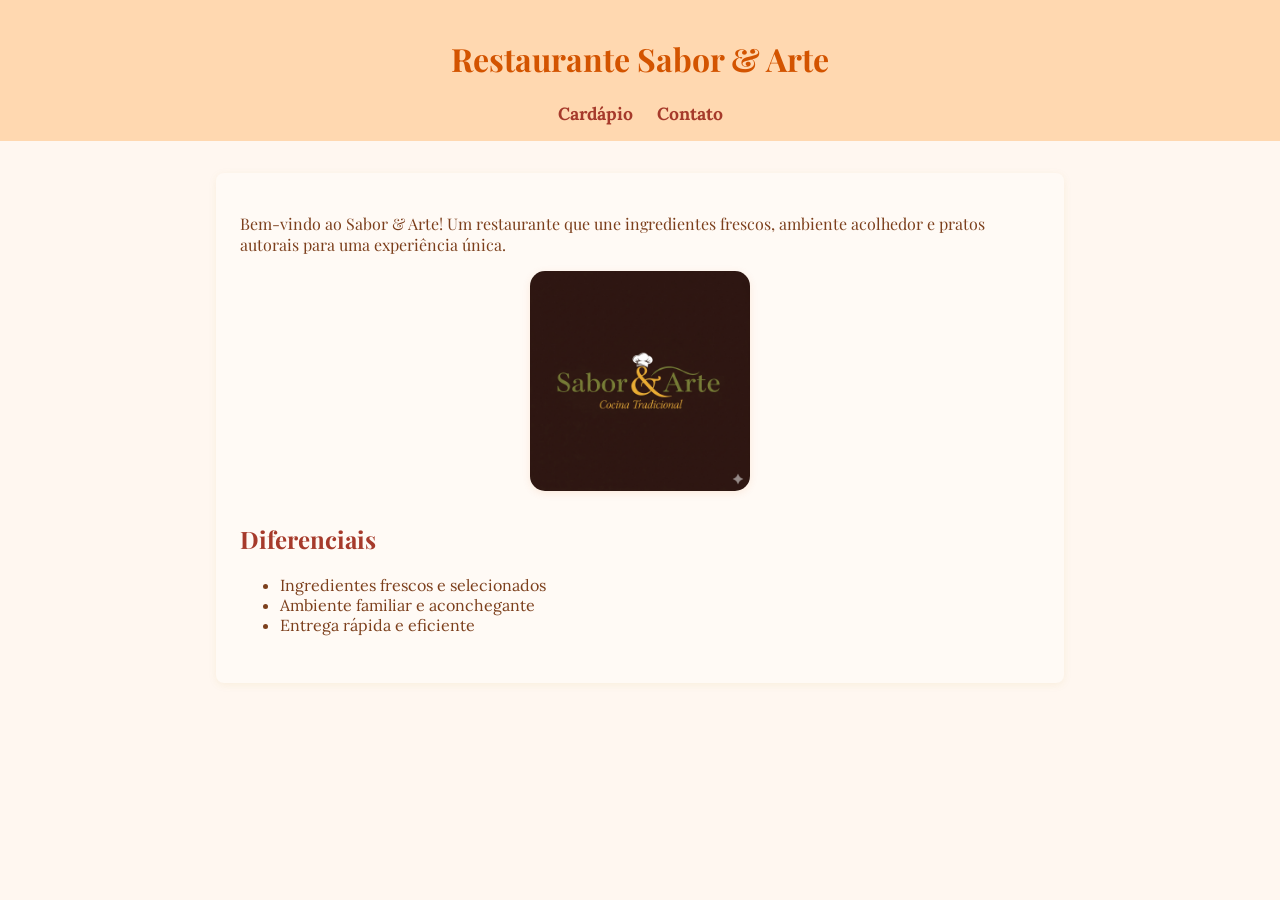
==== index.html @ 9372c83c "commit files" ====
<!DOCTYPE html>
<html lang="pt-br">
  <head>
    <meta charset="UTF-8" />
    <title>Restaurante Sabor & Arte</title>
    <link rel="stylesheet" href="src/css/styles.css" />
  </head>
  <body>
    <header>
      <h1>Restaurante Sabor & Arte</h1>
      <nav>
        <ul>
          <li><a href="cardapio.html">Cardápio</a></li>
          <li><a href="contato.html">Contato</a></li>
        </ul>
      </nav>
    </header>
    <main>
      <p>
        Bem-vindo ao Sabor & Arte! Um restaurante que une ingredientes frescos,
        ambiente acolhedor e pratos autorais para uma experiência única.
      </p>
      <img
        src="src/img/Sabor&Arte - Logo.png"
        alt="Logo do Restaurante Sabor & Arte"
        width="220"
        class="logo-center"
      />
      <h2>Diferenciais</h2>
      <ul>
        <li>Ingredientes frescos e selecionados</li>
        <li>Ambiente familiar e aconchegante</li>
        <li>Entrega rápida e eficiente</li>
      </ul>
    </main>
    <script src="src/js/script.js"></script>
  </body>
</html>
---- src/css/styles.css ----
@import url("https://fonts.googleapis.com/css2?family=Playfair+Display:wght@500;700&family=Lora:wght@400;600&display=swap");
body {
  font-family: "Playfair Display", "Georgia", serif;
  background-color: #fff7f0;
  margin: 0;
  color: #7c3f1c;
}
header {
  background-color: #ffd8b0;
  color: #a63a2b;
  padding: 16px 0;
  text-align: center;
}
nav ul {
  list-style: none;
  padding: 0;
  margin: 0;
  display: flex;
  justify-content: center;
  gap: 24px;
}
nav a {
  color: #a63a2b;
  text-decoration: none;
  font-weight: bold;
  font-size: 1.1em;
}
nav a:hover {
  text-decoration: underline;
  cursor: pointer;
  background-color: #ffe5d0;
  color: #d35400;
  transition: background 0.2s, color 0.2s;
}

body,
button,
a {
  cursor: default;
}
main {
  max-width: 800px;
  margin: 32px auto;
  background: #fffaf5;
  padding: 24px;
  border-radius: 8px;
  box-shadow: 0 2px 8px rgba(184, 134, 11, 0.08);
}
h1 {
  color: #d35400;
  font-family: "Playfair Display", "Georgia", serif;
}
h2 {
  color: #a63a2b;
  font-family: "Playfair Display", "Georgia", serif;
  margin-top: 32px;
}
ul,
ol {
  margin-bottom: 24px;
  font-family: "Lora", "Georgia", serif;
}
img {
  border-radius: 15px;
  margin: 12px 12px 24px 0;
  box-shadow: 0 2px 8px rgba(211, 84, 0, 0.1);
}
/* Centraliza a logo no index */
/* .logo-center class removed */
/* Classe para centralizar a logo */
.logo-center {
  display: block;
  margin-left: auto;
  margin-right: auto;
}
table {
  margin-bottom: 24px;
  background: #fff2e0;
  border-radius: 8px;

  /* Efeitos de hover na tabela do cardápio */
}
iframe {
  margin-top: 12px;
  border-radius: 8px;

  /* Estilos para tabela */
  th,
  td {
    border: 1px solid #ffd8b0;
    padding: 8px;
    text-align: left;
  }
  th {
    background-color: #ffe5d0;
  }
}
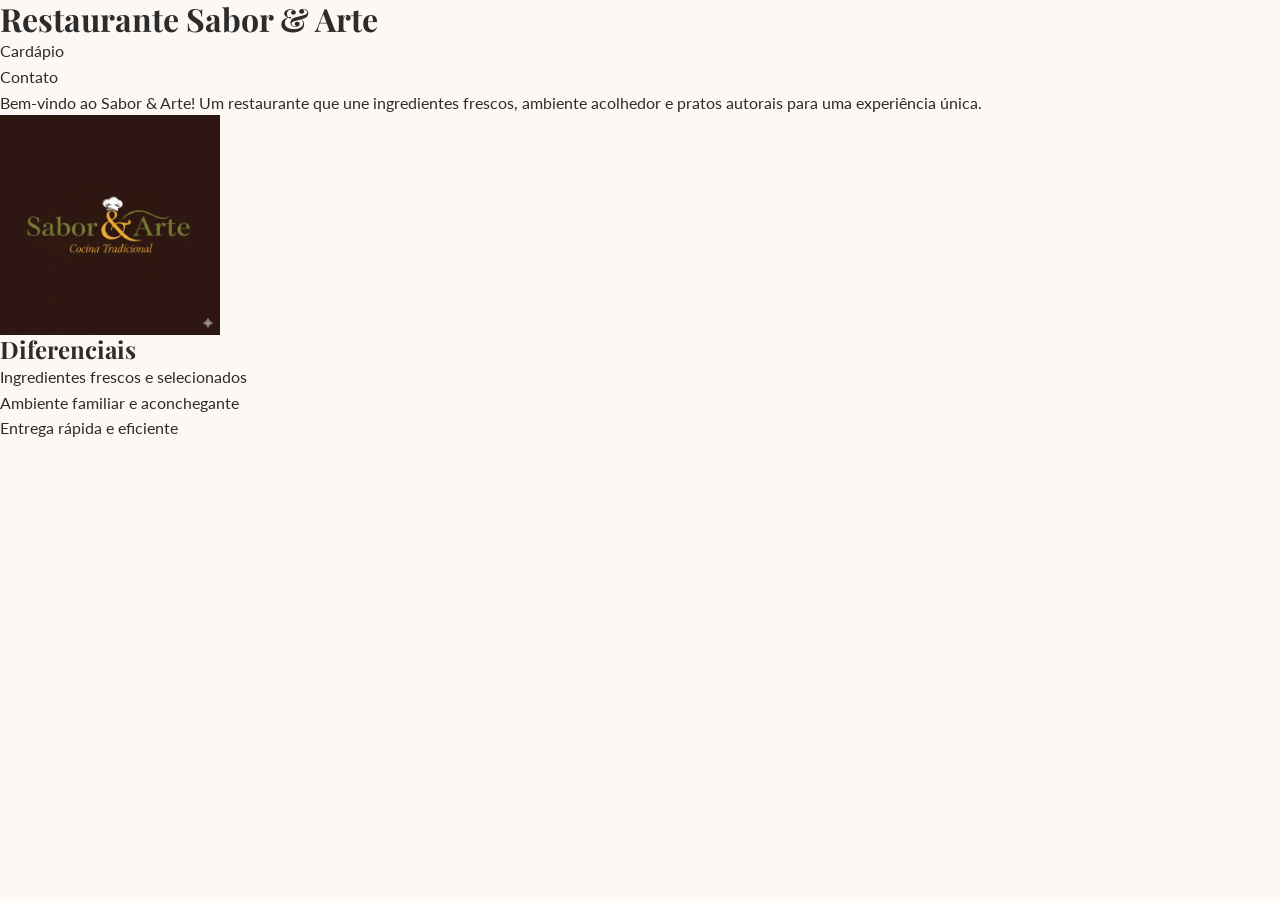
==== commit f840dbf7: "feat: setup inicial - varáveis CSS, reset, fontes e viewport" ====
--- a/index.html
+++ b/index.html
@@ -1,10 +1,19 @@
 <!DOCTYPE html>
 <html lang="pt-br">
-  <head>
-    <meta charset="UTF-8" />
-    <title>Restaurante Sabor & Arte</title>
-    <link rel="stylesheet" href="src/css/styles.css" />
-  </head>
+<head>
+  <meta charset="UTF-8" />
+  <meta name="viewport" content="width=device-width, initial-scale=1.0" />
+  <meta name="description" content="Restaurante Sabor & Arte — cozinha autoral com ingredientes frescos." />
+  <title>Restaurante Sabor & Arte</title>
+
+  <!-- Google Fonts -->
+  <link rel="preconnect" href="https://fonts.googleapis.com" />
+  <link rel="preconnect" href="https://fonts.gstatic.com" crossorigin />
+  <link href="https://fonts.googleapis.com/css2?family=Playfair+Display:wght@400;600;700&family=Lato:wght@300;400;700&display=swap" rel="stylesheet" />
+
+  <link rel="stylesheet" href="src/css/reset.css" />
+  <link rel="stylesheet" href="src/css/styles.css" />
+</head>
   <body>
     <header>
       <h1>Restaurante Sabor & Arte</h1>
--- a/src/css/styles.css
+++ b/src/css/styles.css
@@ -1,97 +1,47 @@
-@import url("https://fonts.googleapis.com/css2?family=Playfair+Display:wght@500;700&family=Lora:wght@400;600&display=swap");
-body {
-  font-family: "Playfair Display", "Georgia", serif;
-  background-color: #fff7f0;
-  margin: 0;
-  color: #7c3f1c;
-}
-header {
-  background-color: #ffd8b0;
-  color: #a63a2b;
-  padding: 16px 0;
-  text-align: center;
-}
-nav ul {
-  list-style: none;
-  padding: 0;
-  margin: 0;
-  display: flex;
-  justify-content: center;
-  gap: 24px;
-}
-nav a {
-  color: #a63a2b;
-  text-decoration: none;
-  font-weight: bold;
-  font-size: 1.1em;
-}
-nav a:hover {
-  text-decoration: underline;
-  cursor: pointer;
-  background-color: #ffe5d0;
-  color: #d35400;
-  transition: background 0.2s, color 0.2s;
+/* =============================================
+   VARIÁVEIS GLOBAIS — Identidade Visual
+   Mude aqui e o site inteiro muda junto
+   ============================================= */
+:root {
+  /* Cores */
+  --cor-primaria: #b8860b;       /* dourado escuro — sofisticação */
+  --cor-primaria-clara: #f5d1a8; /* dourado claro */
+  --cor-fundo: #fdf8f3;          /* off-white quente */
+  --cor-texto: #2c2c2c;          /* quase preto */
+  --cor-texto-claro: #666;
+  --cor-branco: #ffffff;
+  --cor-header: #1a1a1a;         /* fundo escuro do header */
+
+  /* Tipografia */
+  --fonte-titulo: 'Playfair Display', serif;   /* elegante para títulos */
+  --fonte-corpo: 'Lato', sans-serif;           /* legível para texto */
+
+  /* Espaçamentos */
+  --espacamento-secao: 80px;
+  --largura-maxima: 1200px;
+
+  /* Outros */
+  --sombra: 0 4px 20px rgba(0, 0, 0, 0.08);
+  --raio-borda: 12px;
+  --transicao: 0.3s ease;
 }
 
-body,
-button,
-a {
-  cursor: default;
+/* =============================================
+   BASE
+   ============================================= */
+body {
+  font-family: var(--fonte-corpo);
+  background-color: var(--cor-fundo);
+  color: var(--cor-texto);
 }
-main {
-  max-width: 800px;
-  margin: 32px auto;
-  background: #fffaf5;
-  padding: 24px;
-  border-radius: 8px;
-  box-shadow: 0 2px 8px rgba(184, 134, 11, 0.08);
+
+h1, h2, h3 {
+  font-family: var(--fonte-titulo);
+  line-height: 1.2;
 }
-h1 {
-  color: #d35400;
-  font-family: "Playfair Display", "Georgia", serif;
-}
-h2 {
-  color: #a63a2b;
-  font-family: "Playfair Display", "Georgia", serif;
-  margin-top: 32px;
-}
-ul,
-ol {
-  margin-bottom: 24px;
-  font-family: "Lora", "Georgia", serif;
-}
-img {
-  border-radius: 15px;
-  margin: 12px 12px 24px 0;
-  box-shadow: 0 2px 8px rgba(211, 84, 0, 0.1);
-}
-/* Centraliza a logo no index */
-/* .logo-center class removed */
-/* Classe para centralizar a logo */
-.logo-center {
-  display: block;
-  margin-left: auto;
-  margin-right: auto;
-}
-table {
-  margin-bottom: 24px;
-  background: #fff2e0;
-  border-radius: 8px;
 
-  /* Efeitos de hover na tabela do cardápio */
-}
-iframe {
-  margin-top: 12px;
-  border-radius: 8px;
-
-  /* Estilos para tabela */
-  th,
-  td {
-    border: 1px solid #ffd8b0;
-    padding: 8px;
-    text-align: left;
-  }
-  th {
-    background-color: #ffe5d0;
-  }
-}
+.container {
+  max-width: var(--largura-maxima);
+  margin: 0 auto;
+  padding: 0 24px;
+}
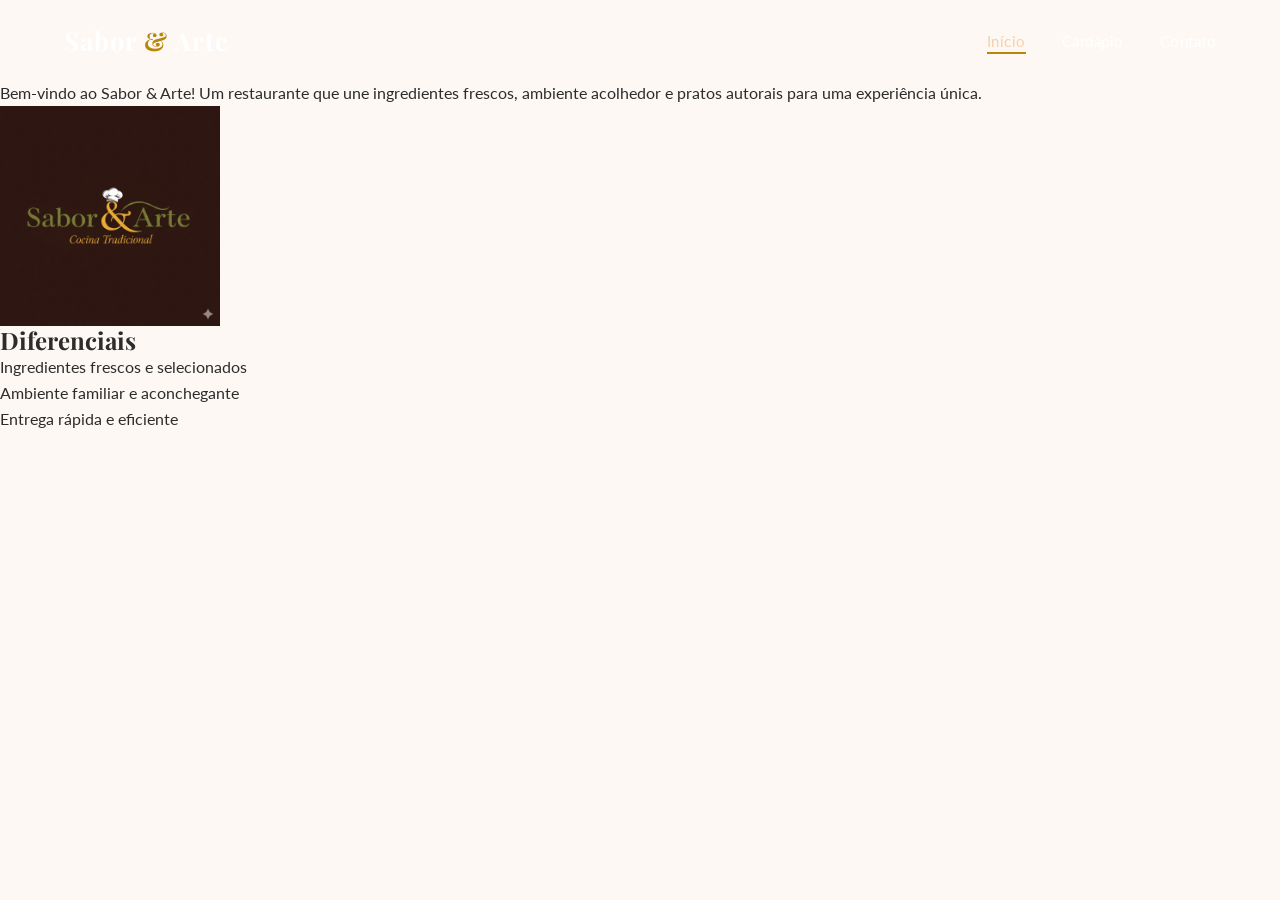
==== commit ab4deed8: "feat: header fixo com nav responsiva e menu hamburguer" ====
--- a/index.html
+++ b/index.html
@@ -15,15 +15,34 @@
   <link rel="stylesheet" href="src/css/styles.css" />
 </head>
   <body>
-    <header>
-      <h1>Restaurante Sabor & Arte</h1>
-      <nav>
-        <ul>
-          <li><a href="cardapio.html">Cardápio</a></li>
-          <li><a href="contato.html">Contato</a></li>
-        </ul>
-      </nav>
-    </header>
+<header class="header" id="header">
+  <div class="container header__container">
+
+    <!-- Logo (texto, mas poderia ser uma <img>) -->
+    <a href="index.html" class="header__logo">
+      Sabor <span>&</span> Arte
+    </a>
+
+    <!-- Botão hamburguer — só aparece no mobile -->
+    <button class="header__hamburguer" id="hamburguer" aria-label="Abrir menu">
+      <span></span>
+      <span></span>
+      <span></span>
+    </button>
+
+    <!-- Menu de navegação -->
+    <nav class="header__nav" id="nav">
+      <ul class="header__lista">
+        <li><a href="index.html" class="header__link ativo">Início</a></li>
+        <li><a href="cardapio.html" class="header__link">Cardápio</a></li>
+        <li><a href="contato.html" class="header__link">Contato</a></li>
+      </ul>
+    </nav>
+
+  </div>
+</header>
+
+<div class="header-espacador"></div>
     <main>
       <p>
         Bem-vindo ao Sabor & Arte! Um restaurante que une ingredientes frescos,
--- a/src/css/styles.css
+++ b/src/css/styles.css
@@ -44,4 +44,161 @@
   max-width: var(--largura-maxima);
   margin: 0 auto;
   padding: 0 24px;
+}
+
+/* =============================================
+   HEADER
+   ============================================= */
+
+.header {
+  position: fixed;        /* gruda no topo mesmo ao rolar */
+  top: 0;
+  left: 0;
+  width: 100%;
+  z-index: 1000;          /* fica na frente de tudo */
+  padding: 20px 0;
+  background-color: transparent;
+  transition: background-color var(--transicao), padding var(--transicao), box-shadow var(--transicao);
+}
+
+/* Estado "rolado" — adicionado pelo JS quando o usuário desce */
+.header.rolado {
+  background-color: var(--cor-header);
+  padding: 14px 0;
+  box-shadow: 0 2px 20px rgba(0, 0, 0, 0.3);
+}
+
+.header__container {
+  display: flex;
+  align-items: center;
+  justify-content: space-between;
+}
+
+/* Logo */
+.header__logo {
+  font-family: var(--fonte-titulo);
+  font-size: 1.6rem;
+  font-weight: 700;
+  color: var(--cor-branco);
+  letter-spacing: 1px;
+}
+
+.header__logo span {
+  color: var(--cor-primaria);  /* o "&" fica dourado */
+}
+
+/* Links de navegação */
+.header__lista {
+  display: flex;
+  gap: 36px;
+  align-items: center;
+}
+
+.header__link {
+  color: var(--cor-branco);
+  font-size: 0.95rem;
+  font-weight: 400;
+  letter-spacing: 0.5px;
+  padding-bottom: 4px;
+  position: relative;
+  transition: color var(--transicao);
+}
+
+/* Linha que cresce embaixo do link ao passar o mouse */
+.header__link::after {
+  content: '';
+  position: absolute;
+  bottom: 0;
+  left: 0;
+  width: 0;                         /* começa com largura 0 */
+  height: 2px;
+  background-color: var(--cor-primaria);
+  transition: width var(--transicao);
+}
+
+.header__link:hover::after,
+.header__link.ativo::after {
+  width: 100%;                      /* expande pra 100% no hover/ativo */
+}
+
+.header__link.ativo {
+  color: var(--cor-primaria-clara);
+}
+
+/* Espaçador */
+.header-espacador {
+  height: 80px; /* mesma altura do header */
+}
+
+/* =============================================
+   HAMBURGUER (botão mobile)
+   ============================================= */
+
+.header__hamburguer {
+  display: none;        /* escondido no desktop */
+  flex-direction: column;
+  gap: 5px;
+  background: none;
+  border: none;
+  cursor: pointer;
+  padding: 4px;
+}
+
+.header__hamburguer span {
+  display: block;
+  width: 25px;
+  height: 2px;
+  background-color: var(--cor-branco);
+  transition: transform var(--transicao), opacity var(--transicao);
+}
+
+/* Animação do X quando o menu está aberto */
+.header__hamburguer.aberto span:nth-child(1) {
+  transform: translateY(7px) rotate(45deg);
+}
+.header__hamburguer.aberto span:nth-child(2) {
+  opacity: 0;
+}
+.header__hamburguer.aberto span:nth-child(3) {
+  transform: translateY(-7px) rotate(-45deg);
+}
+
+/* =============================================
+   RESPONSIVIDADE DO HEADER
+   ============================================= */
+
+/* Telas menores que 768px = mobile */
+@media (max-width: 768px) {
+
+  .header__hamburguer {
+    display: flex;  /* aparece o botão ☰ */
+  }
+
+  .header__nav {
+    position: fixed;
+    top: 0;
+    right: -100%;         /* começa fora da tela, à direita */
+    width: 75%;
+    max-width: 320px;
+    height: 100vh;        /* ocupa a tela toda verticalmente */
+    background-color: var(--cor-header);
+    padding: 100px 40px 40px;
+    transition: right var(--transicao);
+    box-shadow: -4px 0 20px rgba(0,0,0,0.3);
+  }
+
+  /* Quando o menu está aberto, desliza pra dentro */
+  .header__nav.aberto {
+    right: 0;
+  }
+
+  .header__lista {
+    flex-direction: column;
+    align-items: flex-start;
+    gap: 28px;
+  }
+
+  .header__link {
+    font-size: 1.2rem;
+  }
 }
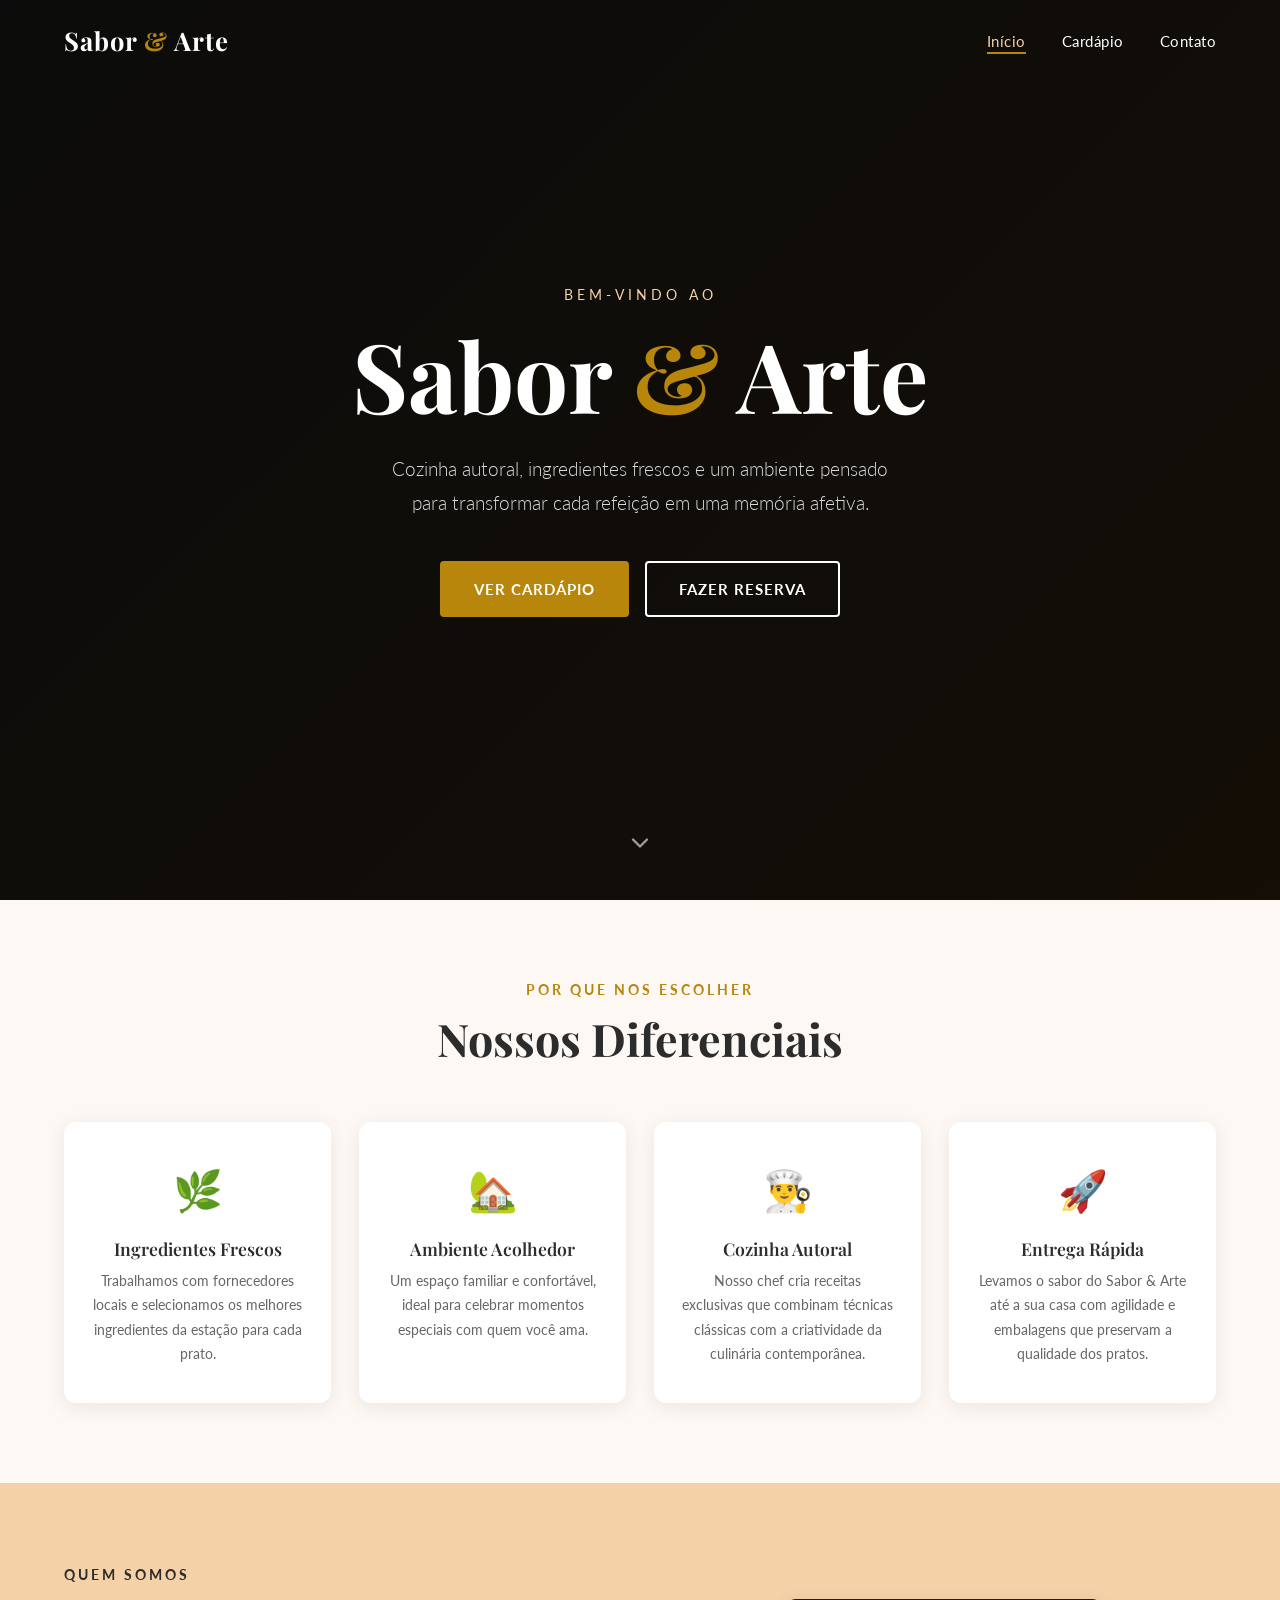
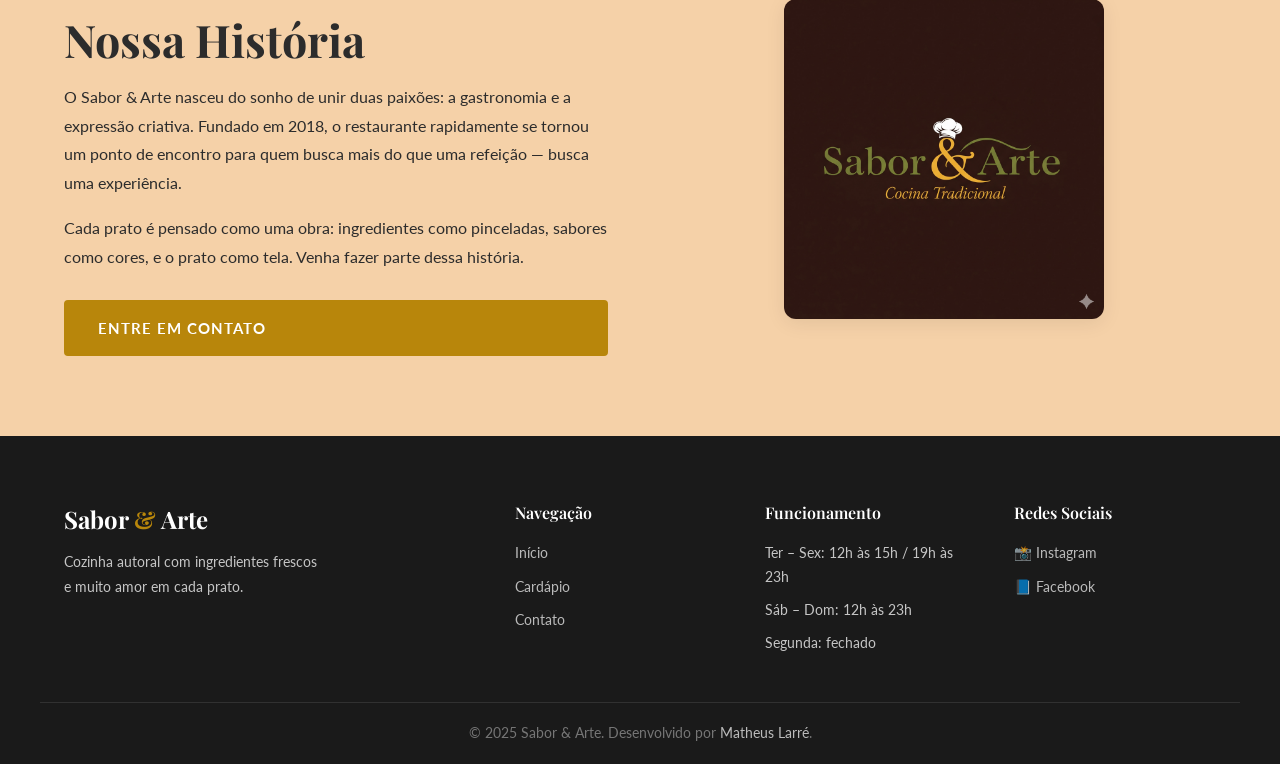
==== commit a61a8ea9: "feat: hero section, diferenciais, historia e footer na home" ====
--- a/index.html
+++ b/index.html
@@ -1,66 +1,189 @@
 <!DOCTYPE html>
 <html lang="pt-br">
-<head>
-  <meta charset="UTF-8" />
-  <meta name="viewport" content="width=device-width, initial-scale=1.0" />
-  <meta name="description" content="Restaurante Sabor & Arte — cozinha autoral com ingredientes frescos." />
-  <title>Restaurante Sabor & Arte</title>
+  <head>
+    <meta charset="UTF-8" />
+    <meta name="viewport" content="width=device-width, initial-scale=1.0" />
+    <meta name="description" content="Restaurante Sabor & Arte — cozinha autoral com ingredientes frescos em um ambiente acolhedor." />
+    <title>Restaurante Sabor & Arte</title>
 
-  <!-- Google Fonts -->
-  <link rel="preconnect" href="https://fonts.googleapis.com" />
-  <link rel="preconnect" href="https://fonts.gstatic.com" crossorigin />
-  <link href="https://fonts.googleapis.com/css2?family=Playfair+Display:wght@400;600;700&family=Lato:wght@300;400;700&display=swap" rel="stylesheet" />
+    <link rel="preconnect" href="https://fonts.googleapis.com" />
+    <link rel="preconnect" href="https://fonts.gstatic.com" crossorigin />
+    <link href="https://fonts.googleapis.com/css2?family=Playfair+Display:wght@400;600;700&family=Lato:wght@300;400;700&display=swap" rel="stylesheet" />
 
-  <link rel="stylesheet" href="src/css/reset.css" />
-  <link rel="stylesheet" href="src/css/styles.css" />
-</head>
+    <link rel="stylesheet" href="src/css/reset.css" />
+    <link rel="stylesheet" href="src/css/styles.css" />
+  </head>
+
   <body>
-<header class="header" id="header">
-  <div class="container header__container">
 
-    <!-- Logo (texto, mas poderia ser uma <img>) -->
-    <a href="index.html" class="header__logo">
-      Sabor <span>&</span> Arte
-    </a>
+    <!-- ===== HEADER (igual nas 3 páginas) ===== -->
+    <header class="header" id="header">
+      <div class="container header__container">
+        <a href="index.html" class="header__logo">Sabor <span>&</span> Arte</a>
+        <button class="header__hamburguer" id="hamburguer" aria-label="Abrir menu">
+          <span></span><span></span><span></span>
+        </button>
+        <nav class="header__nav" id="nav">
+          <ul class="header__lista">
+            <li><a href="index.html" class="header__link ativo">Início</a></li>
+            <li><a href="cardapio.html" class="header__link">Cardápio</a></li>
+            <li><a href="contato.html" class="header__link">Contato</a></li>
+          </ul>
+        </nav>
+      </div>
+    </header>
 
-    <!-- Botão hamburguer — só aparece no mobile -->
-    <button class="header__hamburguer" id="hamburguer" aria-label="Abrir menu">
-      <span></span>
-      <span></span>
-      <span></span>
-    </button>
+    <!-- ===== HERO ===== -->
+    <!-- A hero não usa o .header-espacador pois ocupa a tela inteira,
+         incluindo a área atrás do header transparente -->
+    <section class="hero" id="inicio">
+      <div class="hero__overlay"></div>
+      <div class="container hero__conteudo">
+        <p class="hero__pretitulo">Bem-vindo ao</p>
+        <h1 class="hero__titulo">Sabor <span>&</span> Arte</h1>
+        <p class="hero__subtitulo">
+          Cozinha autoral, ingredientes frescos e um ambiente pensado<br />
+          para transformar cada refeição em uma memória afetiva.
+        </p>
+        <div class="hero__botoes">
+          <a href="cardapio.html" class="btn btn--primario">Ver Cardápio</a>
+          <a href="contato.html" class="btn btn--secundario">Fazer Reserva</a>
+        </div>
+      </div>
+      <!-- Seta animada que indica "role para baixo" -->
+      <a href="#diferenciais" class="hero__seta" aria-label="Rolar para baixo">
+        <svg xmlns="http://www.w3.org/2000/svg" width="28" height="28" viewBox="0 0 24 24" fill="none" stroke="currentColor" stroke-width="2" stroke-linecap="round" stroke-linejoin="round">
+          <polyline points="6 9 12 15 18 9"></polyline>
+        </svg>
+      </a>
+    </section>
 
-    <!-- Menu de navegação -->
-    <nav class="header__nav" id="nav">
-      <ul class="header__lista">
-        <li><a href="index.html" class="header__link ativo">Início</a></li>
-        <li><a href="cardapio.html" class="header__link">Cardápio</a></li>
-        <li><a href="contato.html" class="header__link">Contato</a></li>
-      </ul>
-    </nav>
+    <!-- ===== DIFERENCIAIS ===== -->
+    <section class="diferenciais" id="diferenciais">
+      <div class="container">
+        <div class="secao-cabecalho">
+          <p class="secao-pretitulo">Por que nos escolher</p>
+          <h2 class="secao-titulo">Nossos Diferenciais</h2>
+        </div>
+        <div class="diferenciais__grid">
 
-  </div>
-</header>
+          <article class="diferencial-card animar">
+            <div class="diferencial-card__icone">🌿</div>
+            <h3 class="diferencial-card__titulo">Ingredientes Frescos</h3>
+            <p class="diferencial-card__texto">
+              Trabalhamos com fornecedores locais e selecionamos os melhores
+              ingredientes da estação para cada prato.
+            </p>
+          </article>
 
-<div class="header-espacador"></div>
-    <main>
-      <p>
-        Bem-vindo ao Sabor & Arte! Um restaurante que une ingredientes frescos,
-        ambiente acolhedor e pratos autorais para uma experiência única.
-      </p>
-      <img
-        src="src/img/Sabor&Arte - Logo.png"
-        alt="Logo do Restaurante Sabor & Arte"
-        width="220"
-        class="logo-center"
-      />
-      <h2>Diferenciais</h2>
-      <ul>
-        <li>Ingredientes frescos e selecionados</li>
-        <li>Ambiente familiar e aconchegante</li>
-        <li>Entrega rápida e eficiente</li>
-      </ul>
-    </main>
+          <article class="diferencial-card animar">
+            <div class="diferencial-card__icone">🏡</div>
+            <h3 class="diferencial-card__titulo">Ambiente Acolhedor</h3>
+            <p class="diferencial-card__texto">
+              Um espaço familiar e confortável, ideal para celebrar momentos
+              especiais com quem você ama.
+            </p>
+          </article>
+
+          <article class="diferencial-card animar">
+            <div class="diferencial-card__icone">👨‍🍳</div>
+            <h3 class="diferencial-card__titulo">Cozinha Autoral</h3>
+            <p class="diferencial-card__texto">
+              Nosso chef cria receitas exclusivas que combinam técnicas clássicas
+              com a criatividade da culinária contemporânea.
+            </p>
+          </article>
+
+          <article class="diferencial-card animar">
+            <div class="diferencial-card__icone">🚀</div>
+            <h3 class="diferencial-card__titulo">Entrega Rápida</h3>
+            <p class="diferencial-card__texto">
+              Levamos o sabor do Sabor & Arte até a sua casa com agilidade
+              e embalagens que preservam a qualidade dos pratos.
+            </p>
+          </article>
+
+        </div>
+      </div>
+    </section>
+
+    <!-- ===== NOSSA HISTÓRIA ===== -->
+    <section class="historia">
+      <div class="container historia__container">
+        <div class="historia__texto animar">
+          <p class="secao-pretitulo">Quem somos</p>
+          <h2 class="secao-titulo">Nossa História</h2>
+          <p>
+            O Sabor & Arte nasceu do sonho de unir duas paixões: a gastronomia e
+            a expressão criativa. Fundado em 2018, o restaurante rapidamente se
+            tornou um ponto de encontro para quem busca mais do que uma refeição
+            — busca uma experiência.
+          </p>
+          <p>
+            Cada prato é pensado como uma obra: ingredientes como pinceladas,
+            sabores como cores, e o prato como tela. Venha fazer parte dessa história.
+          </p>
+          <a href="contato.html" class="btn btn--primario" style="margin-top: 12px; display: inline-block;">
+            Entre em Contato
+          </a>
+        </div>
+        <div class="historia__imagem animar">
+          <img src="src/img/Sabor&Arte - Logo.png" alt="Logo do Restaurante Sabor e Arte" />
+        </div>
+      </div>
+    </section>
+
+    <!-- ===== FOOTER ===== -->
+    <footer class="footer">
+      <div class="container footer__container">
+
+        <div class="footer__bloco">
+          <p class="footer__logo">Sabor <span>&</span> Arte</p>
+          <p class="footer__descricao">
+            Cozinha autoral com ingredientes frescos<br />e muito amor em cada prato.
+          </p>
+        </div>
+
+        <div class="footer__bloco">
+          <h4 class="footer__titulo">Navegação</h4>
+          <ul class="footer__lista">
+            <li><a href="index.html" class="footer__link">Início</a></li>
+            <li><a href="cardapio.html" class="footer__link">Cardápio</a></li>
+            <li><a href="contato.html" class="footer__link">Contato</a></li>
+          </ul>
+        </div>
+
+        <div class="footer__bloco">
+          <h4 class="footer__titulo">Funcionamento</h4>
+          <ul class="footer__lista">
+            <li>Ter – Sex: 12h às 15h / 19h às 23h</li>
+            <li>Sáb – Dom: 12h às 23h</li>
+            <li>Segunda: fechado</li>
+          </ul>
+        </div>
+
+        <div class="footer__bloco">
+          <h4 class="footer__titulo">Redes Sociais</h4>
+          <ul class="footer__lista">
+            <li>
+              <a href="https://instagram.com/restaurantesaborarte" target="_blank" class="footer__link">
+                📸 Instagram
+              </a>
+            </li>
+            <li>
+              <a href="#" class="footer__link">📘 Facebook</a>
+            </li>
+          </ul>
+        </div>
+
+      </div>
+      <div class="footer__rodape">
+        <p>© 2025 Sabor & Arte. Desenvolvido por
+          <a href="https://github.com/matheus-larre" target="_blank" class="footer__link">Matheus Larré</a>.
+        </p>
+      </div>
+    </footer>
+
     <script src="src/js/script.js"></script>
   </body>
-</html>
+</html>
--- a/src/css/styles.css
+++ b/src/css/styles.css
@@ -201,4 +201,368 @@
   .header__link {
     font-size: 1.2rem;
   }
-}+}
+
+/* =============================================
+   BOTÕES REUTILIZÁVEIS
+   (usados na hero, história, cardápio etc.)
+   ============================================= */
+
+.btn {
+  display: inline-block;
+  padding: 14px 32px;
+  border-radius: 4px;
+  font-family: var(--fonte-corpo);
+  font-size: 0.95rem;
+  font-weight: 700;
+  letter-spacing: 1px;
+  text-transform: uppercase;
+  cursor: pointer;
+  transition: all var(--transicao);
+  border: 2px solid transparent;
+}
+
+.btn--primario {
+  background-color: var(--cor-primaria);
+  color: var(--cor-branco);
+  border-color: var(--cor-primaria);
+}
+
+.btn--primario:hover {
+  background-color: transparent;
+  color: var(--cor-primaria);
+}
+
+/* No hero o fundo é escuro, então o hover do secundário fica branco */
+.btn--secundario {
+  background-color: transparent;
+  color: var(--cor-branco);
+  border-color: var(--cor-branco);
+}
+
+.btn--secundario:hover {
+  background-color: var(--cor-branco);
+  color: var(--cor-texto);
+}
+
+/* =============================================
+   PADRÃO DE CABEÇALHO DE SEÇÃO
+   (pretítulo + título — reutilizado em todas as seções)
+   ============================================= */
+
+.secao-cabecalho {
+  text-align: center;
+  margin-bottom: 56px;
+}
+
+.secao-pretitulo {
+  font-size: 0.85rem;
+  font-weight: 700;
+  letter-spacing: 3px;
+  text-transform: uppercase;
+  color: var(--cor-primaria);
+  margin-bottom: 10px;
+}
+
+.secao-titulo {
+  font-size: clamp(1.8rem, 4vw, 2.8rem); /* cresce com a tela */
+  color: var(--cor-texto);
+}
+
+/* =============================================
+   HERO
+   ============================================= */
+
+.hero {
+  position: relative;
+  height: 100vh;          /* ocupa 100% da altura da janela */
+  min-height: 600px;
+  display: flex;
+  align-items: center;
+  justify-content: center;
+
+  /* Fundo escuro — troque pela URL de uma foto real de restaurante */
+  background-color: var(--cor-header);
+  background-image: linear-gradient(135deg, #1a1a1a 0%, #2d1f0e 100%);
+  background-size: cover;
+  background-position: center;
+}
+
+/* Camada semitransparente por cima da imagem de fundo */
+.hero__overlay {
+  position: absolute;
+  inset: 0;  /* top:0; right:0; bottom:0; left:0 — forma moderna */
+  background: rgba(0, 0, 0, 0.55);
+}
+
+.hero__conteudo {
+  position: relative; /* fica acima do overlay */
+  z-index: 1;
+  text-align: center;
+  color: var(--cor-branco);
+}
+
+.hero__pretitulo {
+  font-size: 0.9rem;
+  letter-spacing: 4px;
+  text-transform: uppercase;
+  color: var(--cor-primaria-clara);
+  margin-bottom: 16px;
+}
+
+.hero__titulo {
+  font-size: clamp(2.8rem, 8vw, 6rem);
+  font-weight: 700;
+  line-height: 1.1;
+  margin-bottom: 24px;
+}
+
+.hero__titulo span {
+  color: var(--cor-primaria);
+}
+
+.hero__subtitulo {
+  font-size: clamp(1rem, 2vw, 1.2rem);
+  font-weight: 300;
+  color: rgba(255, 255, 255, 0.85);
+  max-width: 560px;
+  margin: 0 auto 40px;
+  line-height: 1.8;
+}
+
+.hero__botoes {
+  display: flex;
+  gap: 16px;
+  justify-content: center;
+  flex-wrap: wrap; /* em telas bem pequenas, empilha os botões */
+}
+
+/* Seta animada no fundo da hero */
+.hero__seta {
+  position: absolute;
+  bottom: 36px;
+  left: 50%;
+  transform: translateX(-50%);
+  color: rgba(255, 255, 255, 0.6);
+  z-index: 1;
+  animation: seta-bounce 2s infinite; /* animação pulsante */
+  transition: color var(--transicao);
+}
+
+.hero__seta:hover {
+  color: var(--cor-primaria);
+}
+
+@keyframes seta-bounce {
+  0%, 100% { transform: translateX(-50%) translateY(0); }
+  50%       { transform: translateX(-50%) translateY(8px); }
+}
+
+/* =============================================
+   DIFERENCIAIS
+   ============================================= */
+
+.diferenciais {
+  padding: var(--espacamento-secao) 0;
+  background-color: var(--cor-fundo);
+}
+
+.diferenciais__grid {
+  display: grid;
+  /* 4 colunas no desktop, vai quebrando automaticamente */
+  grid-template-columns: repeat(auto-fit, minmax(220px, 1fr));
+  gap: 28px;
+}
+
+.diferencial-card {
+  background-color: var(--cor-branco);
+  border-radius: var(--raio-borda);
+  padding: 36px 28px;
+  text-align: center;
+  box-shadow: var(--sombra);
+  transition: transform var(--transicao), box-shadow var(--transicao);
+}
+
+/* Eleva o card ao passar o mouse */
+.diferencial-card:hover {
+  transform: translateY(-6px);
+  box-shadow: 0 12px 32px rgba(0, 0, 0, 0.12);
+}
+
+.diferencial-card__icone {
+  font-size: 2.5rem;
+  margin-bottom: 16px;
+}
+
+.diferencial-card__titulo {
+  font-size: 1.1rem;
+  font-weight: 600;
+  margin-bottom: 10px;
+  color: var(--cor-texto);
+}
+
+.diferencial-card__texto {
+  font-size: 0.9rem;
+  color: var(--cor-texto-claro);
+  line-height: 1.7;
+}
+
+/* =============================================
+   NOSSA HISTÓRIA
+   ============================================= */
+
+.historia {
+  padding: var(--espacamento-secao) 0;
+  background-color: var(--cor-primaria-clara);
+}
+
+.historia__container {
+  display: grid;
+  grid-template-columns: 1fr 1fr;
+  gap: 64px;
+  align-items: center;
+}
+
+.historia__texto {
+  display: flex;
+  flex-direction: column;
+  gap: 16px;
+}
+
+.historia__texto p {
+  color: var(--cor-texto);
+  line-height: 1.8;
+}
+
+.historia__imagem {
+  display: flex;
+  justify-content: center;
+  align-items: center;
+}
+
+.historia__imagem img {
+  max-width: 320px;
+  width: 100%;
+  border-radius: var(--raio-borda);
+  box-shadow: var(--sombra);
+}
+
+/* Responsividade da história */
+@media (max-width: 768px) {
+  .historia__container {
+    grid-template-columns: 1fr; /* empilha em mobile */
+    gap: 40px;
+  }
+
+  /* Imagem vai embaixo do texto no mobile */
+  .historia__imagem {
+    order: -1; /* mas aqui vamos deixar em cima no mobile */
+  }
+}
+
+/* =============================================
+   FOOTER
+   ============================================= */
+
+.footer {
+  background-color: var(--cor-header);
+  color: rgba(255, 255, 255, 0.75);
+  padding: 64px 0 0;
+}
+
+.footer__container {
+  display: grid;
+  grid-template-columns: 2fr 1fr 1fr 1fr; /* primeiro bloco maior */
+  gap: 48px;
+  padding-bottom: 48px;
+  border-bottom: 1px solid rgba(255, 255, 255, 0.1);
+}
+
+.footer__logo {
+  font-family: var(--fonte-titulo);
+  font-size: 1.5rem;
+  font-weight: 700;
+  color: var(--cor-branco);
+  margin-bottom: 12px;
+}
+
+.footer__logo span {
+  color: var(--cor-primaria);
+}
+
+.footer__descricao {
+  font-size: 0.9rem;
+  line-height: 1.7;
+}
+
+.footer__titulo {
+  font-family: var(--fonte-titulo);
+  font-size: 1rem;
+  color: var(--cor-branco);
+  margin-bottom: 16px;
+  font-weight: 600;
+}
+
+.footer__lista {
+  display: flex;
+  flex-direction: column;
+  gap: 10px;
+  font-size: 0.9rem;
+}
+
+.footer__link {
+  color: rgba(255, 255, 255, 0.7);
+  transition: color var(--transicao);
+}
+
+.footer__link:hover {
+  color: var(--cor-primaria);
+}
+
+.footer__rodape {
+  text-align: center;
+  padding: 20px 0;
+  font-size: 0.85rem;
+  color: rgba(255, 255, 255, 0.4);
+}
+
+/* Responsividade do footer */
+@media (max-width: 768px) {
+  .footer__container {
+    grid-template-columns: 1fr 1fr; /* 2 colunas no mobile */
+    gap: 32px;
+  }
+
+  /* Primeiro bloco ocupa as 2 colunas */
+  .footer__bloco:first-child {
+    grid-column: 1 / -1;
+  }
+}
+
+@media (max-width: 480px) {
+  .footer__container {
+    grid-template-columns: 1fr; /* 1 coluna em telas bem pequenas */
+  }
+}
+
+/* =============================================
+   ANIMAÇÕES DE ENTRADA (Intersection Observer)
+   ============================================= */
+
+/* Estado inicial: invisível e levemente abaixo */
+.animar {
+  opacity: 0;
+  transform: translateY(30px);
+  transition: opacity 0.6s ease, transform 0.6s ease;
+}
+
+/* Estado final: visível na posição correta */
+.animar.visivel {
+  opacity: 1;
+  transform: translateY(0);
+}
+
+/* Delay progressivo para os cards não animarem todos juntos */
+.animar:nth-child(2) { transition-delay: 0.1s; }
+.animar:nth-child(3) { transition-delay: 0.2s; }
+.animar:nth-child(4) { transition-delay: 0.3s; }
